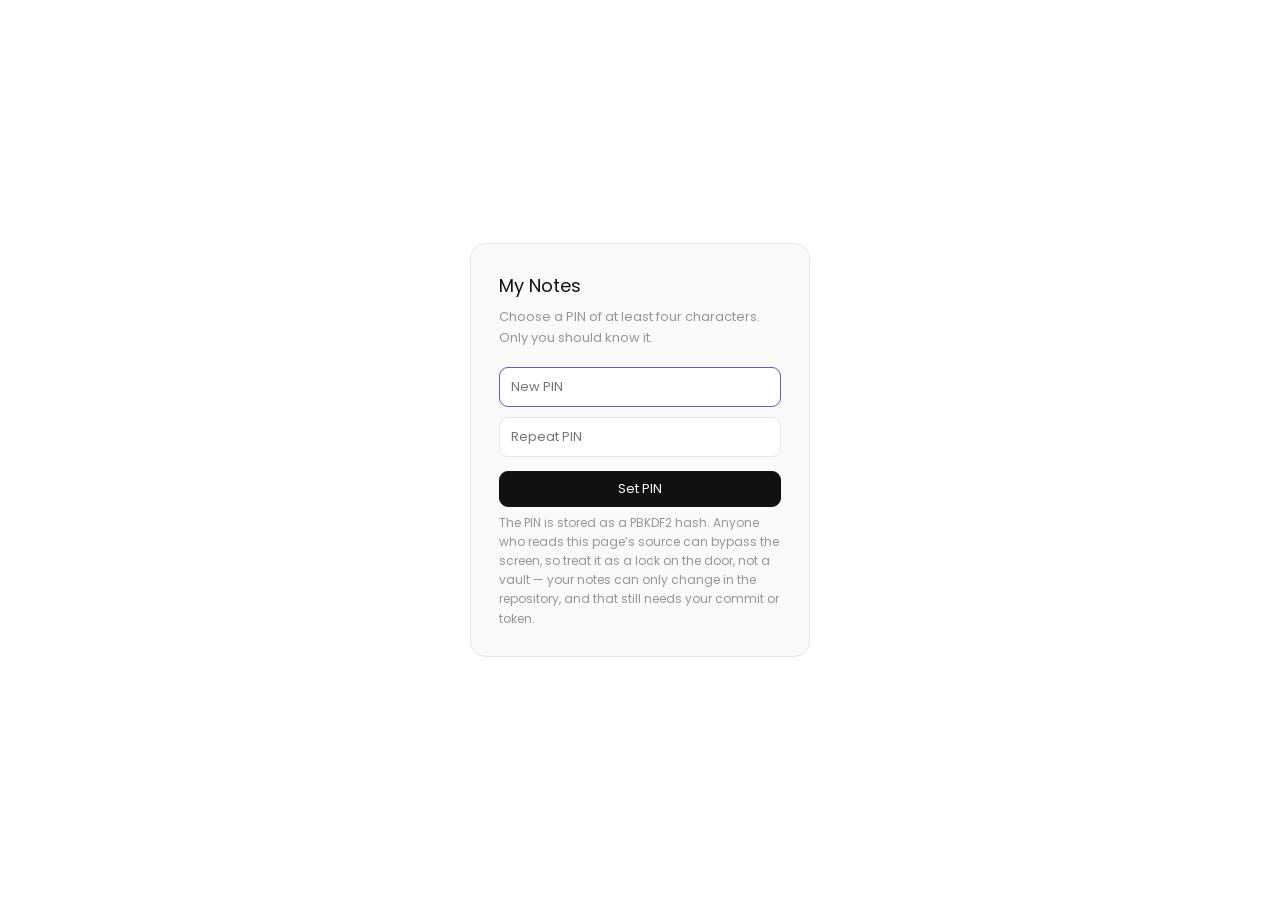
==== admin/index.html @ 9b36faaa "Commit" ====
<!doctype html>
<html lang="en">
  <head>
    <meta charset="UTF-8" />
    <meta name="viewport" content="width=device-width, initial-scale=1.0" />
    <meta name="robots" content="noindex, nofollow" />
    <title>peace — notes admin</title>
    <link rel="icon" href="../assets/favicon.svg" type="image/svg+xml" />
    <link rel="stylesheet" href="admin.css" />
  </head>
  <body class="is-locked">
    <div class="lock">
      <form class="lock-box">
        <h1>My Notes</h1>
        <p class="lock-msg">Enter your PIN to edit.</p>
        <input class="lock-input" type="password" inputmode="numeric" autocomplete="off" placeholder="PIN" aria-label="PIN" />
        <input class="lock-confirm" type="password" inputmode="numeric" autocomplete="off" placeholder="Repeat PIN" aria-label="Repeat PIN" hidden />
        <button class="primary block lock-submit" type="submit">Unlock</button>
        <p class="lock-error" hidden></p>
        <p class="hint lock-hint"></p>
      </form>
    </div>

    <header class="bar">
      <div class="bar-left">
        <strong>My Notes</strong>
        <span class="dirty-flag" hidden>unsaved draft</span>
      </div>
      <div class="bar-right">
        <button class="ghost" type="button" data-action="import">Import JSON</button>
        <button class="ghost" type="button" data-action="reload">Reload published</button>
        <a class="ghost" href="../index.html?preview=draft" target="_blank" rel="noreferrer">Preview draft</a>
        <button class="ghost" type="button" data-action="copy">Copy JSON</button>
        <button class="ghost" type="button" data-action="download">Download notes.json</button>
        <button class="primary" type="button" data-action="publish">Publish to GitHub</button>
        <button class="ghost" type="button" data-action="github">Token</button>
        <button class="ghost" type="button" data-action="pin">Change PIN</button>
        <button class="ghost" type="button" data-action="lock">Lock</button>
        <button class="ghost icon" type="button" data-action="theme" aria-label="Toggle theme">◐</button>
      </div>
    </header>

    <p class="hint bar-hint">
      Edits are stored in this browser only. <strong>Publish to GitHub</strong> commits them straight to the repo;
      without a token, download <code>notes.json</code> and commit it yourself.
    </p>

    <main class="layout">
      <aside class="sidebar">
        <div class="sidebar-head">
          <h2>Categories</h2>
          <button class="ghost small" type="button" data-action="add-category">+ Category</button>
        </div>
        <div class="category-list"></div>
        <button class="primary block" type="button" data-action="add-note">+ New note</button>
      </aside>

      <section class="editor">
        <div class="empty-state">Select a note on the left, or create a new one.</div>
        <form class="note-form" hidden autocomplete="off">
          <div class="field-row">
            <label class="field">
              <span>Title</span>
              <input type="text" name="title" placeholder="Project Hail Mary" />
            </label>
            <label class="field">
              <span>Category</span>
              <select name="categoryId"></select>
            </label>
          </div>

          <div class="field-row">
            <label class="field">
              <span>Type</span>
              <select name="type">
                <option value="movie">Movie</option>
                <option value="series">Series</option>
                <option value="game">Videogame</option>
                <option value="book">Book</option>
                <option value="manga">Manga</option>
                <option value="album">Album</option>
                <option value="thought">Thought</option>
                <option value="other">Other</option>
              </select>
            </label>
            <label class="field">
              <span>Author / director <em>(optional)</em></span>
              <input type="text" name="creator" placeholder="Phil Lord and Chris Miller" />
            </label>
          </div>

          <div class="field rating-field">
            <span>Rating</span>
            <div class="star-input" role="radiogroup" aria-label="Rating in stars"></div>
            <p class="hint rating-hint">Stars show on movies, books, manga, series, games and albums. Zero stars hides the row.</p>
          </div>

          <div class="field">
            <span>Photos</span>
            <div class="image-list"></div>
            <div class="image-actions">
              <input type="text" class="path-input" placeholder="assets/covers/my-cover.jpg" />
              <button class="ghost small" type="button" data-action="add-path">Add path</button>
              <button class="ghost small" type="button" data-action="add-file">Upload photo…</button>
              <input type="file" class="file-input" accept="image/*" multiple hidden />
            </div>
            <p class="hint">
              First photo is the cover. Uploads are resized and embedded in <code>notes.json</code> — use
              <em>Save as file</em> on one to drop it into <code>assets/covers/</code> and swap in the path instead.
            </p>
          </div>

          <label class="field">
            <span>Review</span>
            <textarea name="review" rows="14" placeholder="Blank line between paragraphs."></textarea>
          </label>

          <div class="form-footer">
            <button class="danger" type="button" data-action="delete-note">Delete note</button>
            <span class="saved-flag">Saved to draft automatically</span>
          </div>
        </form>
      </section>
    </main>

    <input type="file" class="json-input" accept="application/json,.json" hidden />

    <dialog class="sheet github-sheet">
      <form method="dialog">
        <h2>GitHub publishing</h2>
        <p class="hint">
          Use a fine-grained personal access token limited to this one repository, with
          <em>Contents: read and write</em>, and give it an expiry date. It is stored in this browser — never
          commit it, and clear it on a shared machine.
        </p>
        <label class="field">
          <span>Token</span>
          <input type="password" name="token" autocomplete="off" placeholder="github_pat_…" />
        </label>
        <div class="field-row">
          <label class="field">
            <span>Owner</span>
            <input type="text" name="owner" placeholder="thepeacemonk" />
          </label>
          <label class="field">
            <span>Repository</span>
            <input type="text" name="repo" placeholder="thepeacemonk.github.io" />
          </label>
        </div>
        <label class="field">
          <span>Branch</span>
          <input type="text" name="branch" placeholder="main" />
        </label>
        <label class="check">
          <input type="checkbox" name="remember" />
          Keep the token on this device (otherwise it is forgotten when the tab closes)
        </label>
        <div class="sheet-actions">
          <button class="danger" type="button" data-action="github-clear">Forget token</button>
          <button class="ghost" type="button" data-action="github-cancel">Cancel</button>
          <button class="primary" type="button" data-action="github-save">Save</button>
        </div>
      </form>
    </dialog>

    <div class="toast" hidden></div>
    <script src="pin.js"></script>
    <script src="admin.js"></script>
  </body>
</html>
---- admin/admin.css ----
@font-face {
  font-family: Poppins;
  src: url("../assets/fonts/poppins-400.woff2") format("woff2");
  font-display: swap;
}

:root {
  --page: #fff;
  --panel: #fafafa;
  --ink: #111;
  --muted: #969696;
  --line: #e6e6e6;
  --accent: #7652b8;
}

:root[data-theme="dark"] {
  --page: #171717;
  --panel: #1e1e1e;
  --ink: #f3f1ed;
  --muted: #9a9a9a;
  --line: #2e2e2e;
  --accent: #a48ce0;
}

* { box-sizing: border-box; }

body {
  background: var(--page);
  color: var(--ink);
  font-family: Poppins, Arial, sans-serif;
  font-size: 14px;
  line-height: 1.6;
  margin: 0;
}

code { background: color-mix(in srgb, var(--ink) 7%, transparent); border-radius: 4px; font-size: 12px; padding: 1px 5px; }
em { font-style: normal; color: var(--muted); }

.bar {
  align-items: center;
  background: var(--page);
  border-bottom: 1px solid var(--line);
  display: flex;
  flex-wrap: wrap;
  gap: 12px;
  justify-content: space-between;
  padding: 14px 22px;
  position: sticky;
  top: 0;
  z-index: 5;
}

.bar-left { align-items: center; display: flex; gap: 10px; }
.bar-left strong { font-weight: 400; font-size: 16px; }
.bar-right { display: flex; flex-wrap: wrap; gap: 8px; }

.dirty-flag {
  background: color-mix(in srgb, var(--accent) 16%, transparent);
  border-radius: 999px;
  color: var(--accent);
  font-size: 11px;
  padding: 2px 9px;
}

button, .ghost {
  appearance: none;
  border-radius: 9px;
  cursor: pointer;
  font-family: inherit;
  font-size: 13px;
  padding: 7px 12px;
  transition: background-color .18s ease, color .18s ease, border-color .18s ease;
}

.ghost {
  background: transparent;
  border: 1px solid var(--line);
  color: var(--ink);
  display: inline-block;
  text-decoration: none;
}

.ghost:hover { background: color-mix(in srgb, var(--ink) 6%, transparent); }
.ghost.small { font-size: 12px; padding: 4px 9px; }
.ghost.icon { padding: 6px 10px; }

.primary { background: var(--ink); border: 1px solid var(--ink); color: var(--page); }
.primary:hover { opacity: .85; }
.primary.block { margin-top: 16px; width: 100%; }

.danger { background: transparent; border: 1px solid color-mix(in srgb, #d74444 45%, var(--line)); color: #d74444; }
.danger:hover { background: color-mix(in srgb, #d74444 12%, transparent); }

.hint { color: var(--muted); font-size: 12px; margin: 6px 0 0; }
.bar-hint { margin: 12px 22px 0; }

.layout {
  display: grid;
  gap: 22px;
  grid-template-columns: 300px minmax(0, 1fr);
  margin: 0 auto;
  max-width: 1180px;
  padding: 18px 22px 80px;
}

.sidebar { align-self: start; position: sticky; top: 72px; }
.sidebar-head { align-items: center; display: flex; justify-content: space-between; margin-bottom: 10px; }
.sidebar-head h2 { font-size: 13px; font-weight: 400; color: var(--muted); margin: 0; text-transform: uppercase; letter-spacing: .08em; }

.category {
  background: var(--panel);
  border: 1px solid var(--line);
  border-radius: 12px;
  margin-bottom: 10px;
  padding: 10px 12px;
}

.category-head { align-items: center; display: flex; gap: 6px; }
.category-title {
  background: transparent;
  border: 0;
  border-radius: 6px;
  color: var(--ink);
  flex: 1;
  font-family: inherit;
  font-size: 13px;
  min-width: 0;
  padding: 3px 5px;
}

.category-title:focus { background: color-mix(in srgb, var(--ink) 7%, transparent); outline: none; }

.mini {
  background: transparent;
  border: 0;
  border-radius: 6px;
  color: var(--muted);
  cursor: pointer;
  font-family: inherit;
  font-size: 12px;
  line-height: 1;
  padding: 4px 5px;
}

.mini:hover { background: color-mix(in srgb, var(--ink) 8%, transparent); color: var(--ink); }
.mini:disabled { cursor: not-allowed; opacity: .3; }
.mini.remove:hover { color: #d74444; }

.category-notes { display: grid; gap: 3px; margin-top: 8px; }

.note-row { align-items: center; display: flex; gap: 4px; }

.note-select {
  background: transparent;
  border: 0;
  border-radius: 7px;
  color: var(--ink);
  cursor: pointer;
  flex: 1;
  font-family: inherit;
  font-size: 13px;
  min-width: 0;
  overflow: hidden;
  padding: 5px 8px;
  text-align: left;
  text-overflow: ellipsis;
  white-space: nowrap;
}

.note-select:hover { background: color-mix(in srgb, var(--ink) 6%, transparent); }
.note-select.is-active { background: color-mix(in srgb, var(--accent) 18%, transparent); color: var(--ink); }
.note-empty { color: var(--muted); font-size: 12px; margin: 6px 0 0; }

.editor {
  background: var(--panel);
  border: 1px solid var(--line);
  border-radius: 14px;
  min-height: 420px;
  padding: 22px;
}

.empty-state { color: var(--muted); padding: 40px 0; text-align: center; }

.field { display: block; margin-bottom: 18px; }
.field > span { color: var(--muted); display: block; font-size: 12px; margin-bottom: 5px; }
.field-row { display: grid; gap: 14px; grid-template-columns: 1fr 1fr; }

input[type="text"], input[type="password"], select, textarea {
  background: var(--page);
  border: 1px solid var(--line);
  border-radius: 9px;
  color: var(--ink);
  font-family: inherit;
  font-size: 13px;
  padding: 9px 11px;
  width: 100%;
}

textarea { line-height: 1.65; resize: vertical; }
input:focus, select:focus, textarea:focus { border-color: var(--accent); outline: none; }

.star-input { align-items: center; display: flex; gap: 4px; }

.star-button {
  background: transparent;
  border: 0;
  color: var(--muted);
  cursor: pointer;
  line-height: 0;
  padding: 3px;
}

.star-button svg { height: 22px; width: 22px; }
.star-button.is-on { color: var(--ink); }
.star-input:hover .star-button { color: var(--muted); }
.star-input:hover .star-button.is-hover { color: var(--ink); }
.star-clear { color: var(--muted); font-size: 12px; margin-left: 8px; }
.rating-hint { margin-top: 8px; }

.image-list { display: grid; gap: 8px; }

.image-row {
  align-items: center;
  background: var(--page);
  border: 1px solid var(--line);
  border-radius: 10px;
  display: flex;
  gap: 10px;
  padding: 8px 10px;
}

.image-row img { border-radius: 6px; height: 52px; object-fit: cover; width: 38px; }
.image-row .image-name { flex: 1; font-size: 12px; min-width: 0; overflow: hidden; text-overflow: ellipsis; white-space: nowrap; }
.image-row .cover-tag { background: color-mix(in srgb, var(--accent) 16%, transparent); border-radius: 999px; color: var(--accent); font-size: 10px; padding: 2px 8px; }
.image-actions { display: flex; flex-wrap: wrap; gap: 8px; margin-top: 10px; }
.image-actions .path-input { flex: 1; min-width: 200px; width: auto; }

.form-footer { align-items: center; border-top: 1px solid var(--line); display: flex; justify-content: space-between; margin-top: 22px; padding-top: 16px; }
.saved-flag { color: var(--muted); font-size: 12px; }

/* lock screen */

body.is-locked > .bar,
body.is-locked > .bar-hint,
body.is-locked > .layout { display: none; }
body:not(.is-locked) > .lock { display: none; }

.lock {
  align-items: center;
  display: flex;
  justify-content: center;
  min-height: 100vh;
  padding: 24px;
}

.lock-box {
  background: var(--panel);
  border: 1px solid var(--line);
  border-radius: 16px;
  max-width: 340px;
  padding: 28px;
  width: 100%;
}

.lock-box h1 { font-size: 18px; font-weight: 400; margin: 0 0 6px; }
.lock-msg { color: var(--muted); font-size: 13px; margin: 0 0 18px; }
.lock-box input { margin-bottom: 10px; }
.lock-box .primary.block { margin-top: 4px; }
.lock-error { color: #d74444; font-size: 12px; margin: 10px 0 0; }
.lock-hint { word-break: break-word; }

/* github publishing */

dialog.sheet {
  background: var(--panel);
  border: 1px solid var(--line);
  border-radius: 16px;
  color: var(--ink);
  max-height: calc(100vh - 40px);
  padding: 24px;
  width: min(430px, calc(100% - 32px));
}

dialog.sheet::backdrop { background: rgba(0, 0, 0, .45); }
dialog.sheet h2 { font-size: 16px; font-weight: 400; margin: 0 0 4px; }
dialog.sheet .sheet-actions { display: flex; gap: 8px; justify-content: flex-end; margin-top: 18px; }
.check { align-items: center; color: var(--muted); display: flex; font-size: 12px; gap: 7px; margin-bottom: 4px; }
.check input { width: auto; }

.toast {
  background: var(--ink);
  border-radius: 999px;
  bottom: 24px;
  color: var(--page);
  font-size: 13px;
  left: 50%;
  padding: 10px 18px;
  position: fixed;
  transform: translateX(-50%);
  z-index: 10;
}

@media (max-width: 820px) {
  .layout { grid-template-columns: 1fr; }
  .sidebar { position: static; }
  .field-row { grid-template-columns: 1fr; }
}
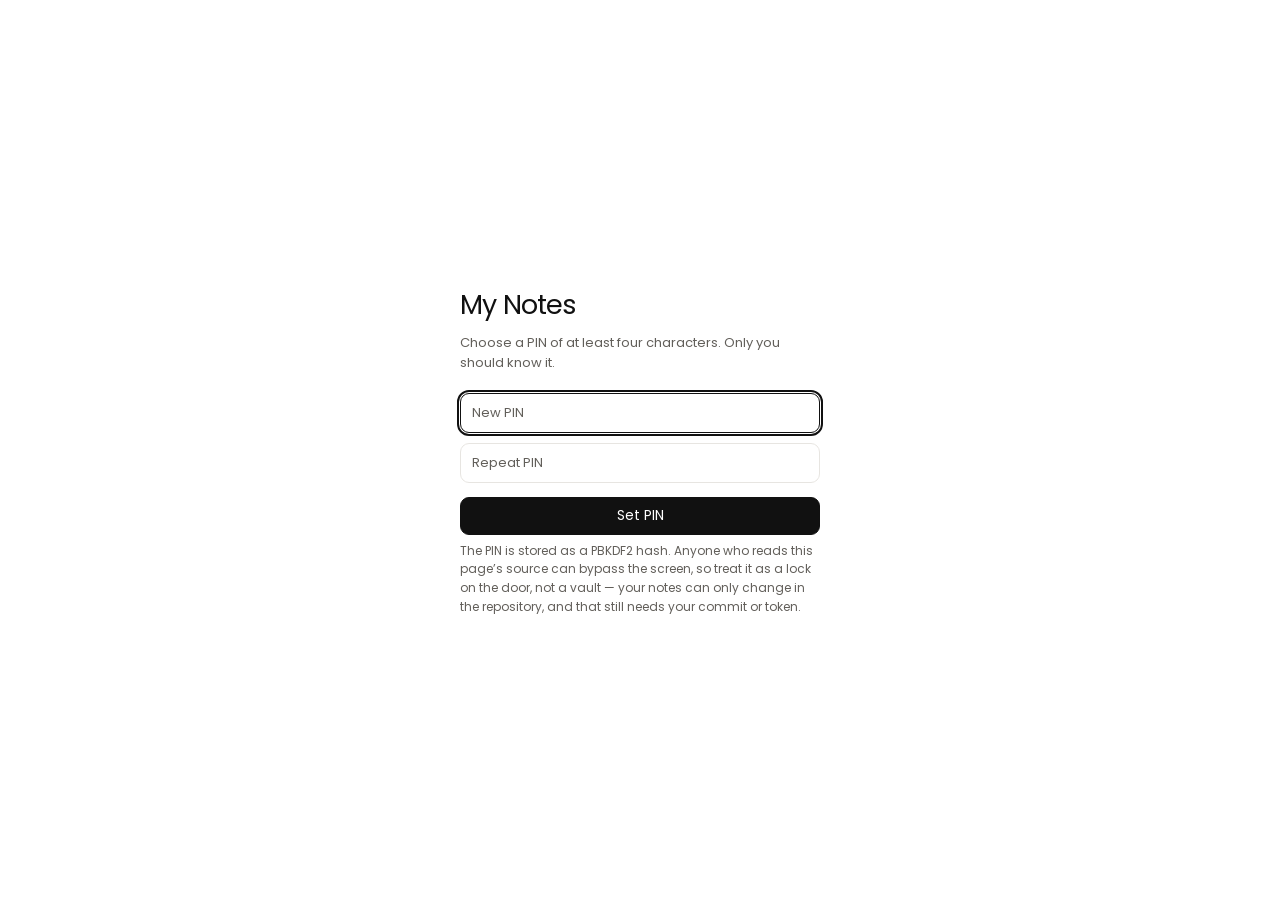
==== commit 9b3a4360: "Commit" ====
--- a/admin/index.html
+++ b/admin/index.html
@@ -23,41 +23,51 @@
 
     <header class="bar">
       <div class="bar-left">
-        <strong>My Notes</strong>
-        <span class="dirty-flag" hidden>unsaved draft</span>
+        <a class="brand" href="../index.html" aria-label="Back to peace">peace<span class="brand-mark">/</span></a>
+        <span class="bar-divider" aria-hidden="true"></span>
+        <strong>My notes</strong>
+        <span class="dirty-flag" hidden>Draft saved on this device</span>
       </div>
       <div class="bar-right">
-        <button class="ghost" type="button" data-action="import">Import JSON</button>
-        <button class="ghost" type="button" data-action="reload">Reload published</button>
-        <a class="ghost" href="../index.html?preview=draft" target="_blank" rel="noreferrer">Preview draft</a>
-        <button class="ghost" type="button" data-action="copy">Copy JSON</button>
-        <button class="ghost" type="button" data-action="download">Download notes.json</button>
-        <button class="primary" type="button" data-action="publish">Publish to GitHub</button>
-        <button class="ghost" type="button" data-action="github">Token</button>
-        <button class="ghost" type="button" data-action="pin">Change PIN</button>
-        <button class="ghost" type="button" data-action="lock">Lock</button>
-        <button class="ghost icon" type="button" data-action="theme" aria-label="Toggle theme">◐</button>
+        <a class="ghost preview-link" href="../index.html?preview=draft" target="_blank" rel="noreferrer">Preview draft <svg viewBox="0 0 16 16" fill="none" stroke="currentColor" stroke-width="1.5" stroke-linecap="round" stroke-linejoin="round" aria-hidden="true"><path d="M6 3h7v7m0-7-9 9" /></svg></a>
+        <button class="primary publish-button" type="button" data-action="publish">Publish changes</button>
+        <details class="more-menu">
+          <summary class="ghost" aria-label="More options">More <svg viewBox="0 0 16 16" fill="none" stroke="currentColor" stroke-width="1.5" stroke-linecap="round" stroke-linejoin="round" aria-hidden="true"><path d="m4 6 4 4 4-4" /></svg></summary>
+          <div class="more-panel">
+            <button type="button" data-action="import">Import JSON</button>
+            <button type="button" data-action="reload">Reload published notes</button>
+            <button type="button" data-action="copy">Copy JSON</button>
+            <button type="button" data-action="download">Download notes.json</button>
+            <span class="menu-divider" aria-hidden="true"></span>
+            <button type="button" data-action="github">GitHub token</button>
+            <button type="button" data-action="pin">Change PIN</button>
+            <button type="button" data-action="theme">Switch theme</button>
+            <button type="button" data-action="lock">Lock admin</button>
+          </div>
+        </details>
       </div>
     </header>
-
-    <p class="hint bar-hint">
-      Edits are stored in this browser only. <strong>Publish to GitHub</strong> commits them straight to the repo;
-      without a token, download <code>notes.json</code> and commit it yourself.
-    </p>
 
     <main class="layout">
       <aside class="sidebar">
         <div class="sidebar-head">
-          <h2>Categories</h2>
-          <button class="ghost small" type="button" data-action="add-category">+ Category</button>
+          <div><h1>My notes</h1><p class="sidebar-subtitle">Write, organize, publish.</p></div>
+          <button class="primary new-note" type="button" data-action="add-note">New note</button>
         </div>
+        <label class="search-wrap"><span class="sr-only">Search notes</span><input class="note-search" type="search" placeholder="Search notes" /></label>
+        <div class="list-tabs" role="group" aria-label="Note visibility">
+          <button class="list-tab is-active" type="button" data-view="active" aria-pressed="true">Visible <span class="active-count"></span></button>
+          <button class="list-tab" type="button" data-view="archived" aria-pressed="false">Archived <span class="archived-count"></span></button>
+        </div>
+        <div class="category-heading"><h2>Categories</h2><button class="text-button" type="button" data-action="add-category">+ Add</button></div>
         <div class="category-list"></div>
-        <button class="primary block" type="button" data-action="add-note">+ New note</button>
+        <p class="sidebar-help">Changes save here automatically. Publish when you’re ready to update the site.</p>
       </aside>
 
       <section class="editor">
-        <div class="empty-state">Select a note on the left, or create a new one.</div>
+        <div class="empty-state"><h2>Choose a note to edit</h2><p>Or create a new one to start writing.</p></div>
         <form class="note-form" hidden autocomplete="off">
+          <div class="editor-heading"><div><p class="editor-location">My notes / <span class="editor-category"></span></p><h2 class="editor-title">Edit note</h2></div><div class="editor-heading-actions"><span class="save-status">Saved locally</span><button class="ghost archive-button" type="button" data-action="archive-note">Archive note</button></div></div>
           <div class="field-row">
             <label class="field">
               <span>Title</span>
@@ -117,7 +127,6 @@
 
           <div class="form-footer">
             <button class="danger" type="button" data-action="delete-note">Delete note</button>
-            <span class="saved-flag">Saved to draft automatically</span>
           </div>
         </form>
       </section>
@@ -133,6 +142,7 @@
           <em>Contents: read and write</em>, and give it an expiry date. It is stored in this browser — never
           commit it, and clear it on a shared machine.
         </p>
+        <p class="hint">Without a token, use <strong>More → Download notes.json</strong> and commit that file yourself.</p>
         <label class="field">
           <span>Token</span>
           <input type="password" name="token" autocomplete="off" placeholder="github_pat_…" />
--- a/admin/admin.css
+++ b/admin/admin.css
@@ -6,302 +6,303 @@
 
 :root {
   --page: #fff;
-  --panel: #fafafa;
+  --sidebar: #faf9f7;
+  --surface: #f5f4f2;
   --ink: #111;
-  --muted: #969696;
-  --line: #e6e6e6;
-  --accent: #7652b8;
+  --muted: #625f5a;
+  --line: #e7e5e1;
+  --danger: #a62b2b;
 }
 
 :root[data-theme="dark"] {
   --page: #171717;
-  --panel: #1e1e1e;
+  --sidebar: #1c1c1b;
+  --surface: #272726;
   --ink: #f3f1ed;
-  --muted: #9a9a9a;
-  --line: #2e2e2e;
-  --accent: #a48ce0;
+  --muted: #b9b5af;
+  --line: #393836;
+  --danger: #ff9b91;
 }
 
 * { box-sizing: border-box; }
-
+[hidden] { display: none !important; }
+html { background: var(--page); }
 body {
-  background: var(--page);
-  color: var(--ink);
-  font-family: Poppins, Arial, sans-serif;
-  font-size: 14px;
-  line-height: 1.6;
   margin: 0;
-}
-
-code { background: color-mix(in srgb, var(--ink) 7%, transparent); border-radius: 4px; font-size: 12px; padding: 1px 5px; }
-em { font-style: normal; color: var(--muted); }
+  background: var(--page);
+  color: var(--ink);
+  font: 14px/1.55 Poppins, Arial, sans-serif;
+}
+::selection { background: var(--ink); color: var(--page); }
+button, input, select, textarea, summary { font: inherit; }
+button, summary { cursor: pointer; }
+button:disabled { cursor: default; opacity: .35; }
+:focus-visible { outline: 2px solid var(--ink); outline-offset: 3px; }
+input:focus-visible, select:focus-visible, textarea:focus-visible { outline-offset: 1px; }
+.sr-only { position: absolute; width: 1px; height: 1px; overflow: hidden; clip: rect(0, 0, 0, 0); white-space: nowrap; }
+code { background: var(--surface); border-radius: 4px; padding: 1px 5px; }
+em { color: var(--muted); font-style: normal; }
+.hint { color: var(--muted); font-size: 12px; margin: 7px 0 0; }
 
 .bar {
   align-items: center;
   background: var(--page);
   border-bottom: 1px solid var(--line);
   display: flex;
-  flex-wrap: wrap;
-  gap: 12px;
+  gap: 18px;
   justify-content: space-between;
-  padding: 14px 22px;
+  min-height: 70px;
+  padding: 12px clamp(20px, 3vw, 44px);
   position: sticky;
   top: 0;
   z-index: 5;
 }
-
-.bar-left { align-items: center; display: flex; gap: 10px; }
-.bar-left strong { font-weight: 400; font-size: 16px; }
-.bar-right { display: flex; flex-wrap: wrap; gap: 8px; }
-
-.dirty-flag {
-  background: color-mix(in srgb, var(--accent) 16%, transparent);
-  border-radius: 999px;
-  color: var(--accent);
-  font-size: 11px;
-  padding: 2px 9px;
-}
-
-button, .ghost {
-  appearance: none;
+.bar-left, .bar-right { align-items: center; display: flex; gap: 12px; }
+.bar-left { min-width: 0; }
+.bar-left strong { font-size: 14px; font-weight: 400; white-space: nowrap; }
+.brand { color: var(--ink); font-size: 20px; letter-spacing: -.04em; text-decoration: none; }
+.brand-mark { color: var(--muted); margin-left: 2px; }
+.bar-divider { background: var(--line); height: 20px; width: 1px; }
+.dirty-flag { color: var(--muted); font-size: 12px; margin-left: 8px; white-space: nowrap; }
+.dirty-flag::before { background: var(--ink); border-radius: 50%; content: ""; display: inline-block; height: 6px; margin-right: 7px; vertical-align: 2px; width: 6px; }
+
+.ghost, .primary, .danger, .text-button {
+  align-items: center;
+  border: 1px solid transparent;
   border-radius: 9px;
-  cursor: pointer;
-  font-family: inherit;
-  font-size: 13px;
+  display: inline-flex;
+  gap: 7px;
+  justify-content: center;
+  min-height: 36px;
   padding: 7px 12px;
+  text-decoration: none;
   transition: background-color .18s ease, color .18s ease, border-color .18s ease;
 }
-
-.ghost {
-  background: transparent;
+.ghost { background: transparent; border-color: var(--line); color: var(--ink); }
+.ghost:hover { background: var(--surface); }
+.bar-right svg { height: 14px; width: 14px; }
+.ghost.small { min-height: 30px; padding: 3px 9px; }
+.primary { background: var(--ink); border-color: var(--ink); color: var(--page); }
+.primary:hover { opacity: .82; }
+.primary.block { width: 100%; }
+.danger { background: transparent; color: var(--danger); }
+.danger:hover { background: color-mix(in srgb, var(--danger) 10%, transparent); }
+.text-button { background: transparent; color: var(--muted); min-height: 28px; padding: 2px 4px; }
+.text-button:hover { color: var(--ink); }
+
+.more-menu { position: relative; }
+.more-menu summary { list-style: none; user-select: none; }
+.more-menu summary::-webkit-details-marker { display: none; }
+.more-menu[open] summary { background: var(--surface); }
+.more-panel {
+  background: var(--page);
+  border-radius: 12px;
+  box-shadow: 0 12px 32px rgb(0 0 0 / .12);
+  display: grid;
+  min-width: 224px;
+  padding: 6px;
+  position: absolute;
+  right: 0;
+  top: calc(100% + 8px);
+  z-index: 8;
+}
+.more-panel button {
+  background: transparent;
+  border: 0;
+  border-radius: 7px;
+  color: var(--ink);
+  min-height: 36px;
+  padding: 7px 10px;
+  text-align: left;
+}
+.more-panel button:hover { background: var(--surface); }
+.menu-divider { border-top: 1px solid var(--line); margin: 5px 4px; }
+
+.layout { display: grid; grid-template-columns: minmax(285px, 340px) minmax(0, 1fr); min-height: calc(100vh - 70px); }
+.sidebar {
+  background: var(--sidebar);
+  border-right: 1px solid var(--line);
+  min-width: 0;
+  padding: 34px 24px 50px clamp(20px, 3vw, 44px);
+}
+.sidebar-head { align-items: start; display: flex; gap: 12px; justify-content: space-between; }
+.sidebar h1 { font-size: 25px; font-weight: 400; letter-spacing: -.025em; line-height: 1.2; margin: 0; }
+.sidebar-subtitle { color: var(--muted); font-size: 12px; margin: 6px 0 0; }
+.new-note { flex-shrink: 0; }
+.search-wrap { display: block; margin: 25px 0 18px; }
+.note-search {
+  background: var(--page);
   border: 1px solid var(--line);
-  color: var(--ink);
-  display: inline-block;
-  text-decoration: none;
-}
-
-.ghost:hover { background: color-mix(in srgb, var(--ink) 6%, transparent); }
-.ghost.small { font-size: 12px; padding: 4px 9px; }
-.ghost.icon { padding: 6px 10px; }
-
-.primary { background: var(--ink); border: 1px solid var(--ink); color: var(--page); }
-.primary:hover { opacity: .85; }
-.primary.block { margin-top: 16px; width: 100%; }
-
-.danger { background: transparent; border: 1px solid color-mix(in srgb, #d74444 45%, var(--line)); color: #d74444; }
-.danger:hover { background: color-mix(in srgb, #d74444 12%, transparent); }
-
-.hint { color: var(--muted); font-size: 12px; margin: 6px 0 0; }
-.bar-hint { margin: 12px 22px 0; }
-
-.layout {
-  display: grid;
-  gap: 22px;
-  grid-template-columns: 300px minmax(0, 1fr);
-  margin: 0 auto;
-  max-width: 1180px;
-  padding: 18px 22px 80px;
-}
-
-.sidebar { align-self: start; position: sticky; top: 72px; }
-.sidebar-head { align-items: center; display: flex; justify-content: space-between; margin-bottom: 10px; }
-.sidebar-head h2 { font-size: 13px; font-weight: 400; color: var(--muted); margin: 0; text-transform: uppercase; letter-spacing: .08em; }
-
-.category {
-  background: var(--panel);
-  border: 1px solid var(--line);
-  border-radius: 12px;
-  margin-bottom: 10px;
-  padding: 10px 12px;
-}
-
-.category-head { align-items: center; display: flex; gap: 6px; }
+  border-radius: 9px;
+  color: var(--ink);
+  min-height: 40px;
+  padding: 8px 12px;
+  width: 100%;
+}
+.note-search::placeholder { color: var(--muted); }
+.list-tabs { border-bottom: 1px solid var(--line); display: flex; gap: 18px; }
+.list-tab {
+  background: transparent;
+  border: 0;
+  border-bottom: 2px solid transparent;
+  color: var(--muted);
+  margin-bottom: -1px;
+  padding: 0 0 10px;
+  white-space: nowrap;
+}
+.list-tab.is-active { border-bottom-color: var(--ink); color: var(--ink); }
+.list-tab span { color: var(--muted); font-size: 11px; margin-left: 3px; }
+.category-heading { align-items: center; display: flex; justify-content: space-between; margin: 23px 0 11px; }
+.category-heading h2 { color: var(--muted); font-size: 11px; font-weight: 400; letter-spacing: .06em; margin: 0; text-transform: uppercase; }
+.category { border-bottom: 1px solid var(--line); padding: 9px 0 14px; }
+.category-head { align-items: center; display: flex; gap: 2px; }
 .category-title {
-  background: transparent;
-  border: 0;
-  border-radius: 6px;
-  color: var(--ink);
-  flex: 1;
-  font-family: inherit;
-  font-size: 13px;
-  min-width: 0;
-  padding: 3px 5px;
-}
-
-.category-title:focus { background: color-mix(in srgb, var(--ink) 7%, transparent); outline: none; }
-
-.mini {
   background: transparent;
   border: 0;
   border-radius: 6px;
   color: var(--muted);
-  cursor: pointer;
-  font-family: inherit;
+  flex: 1;
   font-size: 12px;
-  line-height: 1;
+  min-width: 0;
   padding: 4px 5px;
 }
-
-.mini:hover { background: color-mix(in srgb, var(--ink) 8%, transparent); color: var(--ink); }
-.mini:disabled { cursor: not-allowed; opacity: .3; }
-.mini.remove:hover { color: #d74444; }
-
-.category-notes { display: grid; gap: 3px; margin-top: 8px; }
-
-.note-row { align-items: center; display: flex; gap: 4px; }
-
+.category-title:focus { background: var(--surface); }
+.category-head input.category-title {
+  background: transparent;
+  border: 0;
+  min-height: 0;
+  padding: 4px 5px;
+}
+.category-head input.category-title:focus { background: var(--surface); }
+.category-head span.category-title { display: block; }
+.mini {
+  background: transparent;
+  border: 0;
+  border-radius: 6px;
+  color: var(--muted);
+  flex-shrink: 0;
+  font-size: 12px;
+  min-height: 27px;
+  min-width: 26px;
+  padding: 2px 5px;
+}
+.mini:hover:not(:disabled) { background: var(--surface); color: var(--ink); }
+.mini svg { display: block; height: 15px; margin: auto; width: 15px; }
+.mini.remove:hover { color: var(--danger); }
+.category-notes { display: grid; gap: 2px; margin-top: 4px; }
+.note-row { align-items: center; display: flex; min-width: 0; }
 .note-select {
   background: transparent;
   border: 0;
   border-radius: 7px;
   color: var(--ink);
-  cursor: pointer;
   flex: 1;
-  font-family: inherit;
-  font-size: 13px;
+  min-height: 34px;
   min-width: 0;
   overflow: hidden;
-  padding: 5px 8px;
+  padding: 6px 9px;
   text-align: left;
   text-overflow: ellipsis;
   white-space: nowrap;
 }
-
-.note-select:hover { background: color-mix(in srgb, var(--ink) 6%, transparent); }
-.note-select.is-active { background: color-mix(in srgb, var(--accent) 18%, transparent); color: var(--ink); }
-.note-empty { color: var(--muted); font-size: 12px; margin: 6px 0 0; }
-
-.editor {
-  background: var(--panel);
-  border: 1px solid var(--line);
-  border-radius: 14px;
-  min-height: 420px;
-  padding: 22px;
-}
-
-.empty-state { color: var(--muted); padding: 40px 0; text-align: center; }
-
-.field { display: block; margin-bottom: 18px; }
-.field > span { color: var(--muted); display: block; font-size: 12px; margin-bottom: 5px; }
-.field-row { display: grid; gap: 14px; grid-template-columns: 1fr 1fr; }
-
+.note-select:hover { background: var(--surface); }
+.note-select.is-active { background: color-mix(in srgb, var(--ink) 10%, var(--sidebar)); }
+.note-empty, .list-empty { color: var(--muted); font-size: 12px; margin: 5px 8px; }
+.list-empty { margin: 25px 3px; }
+.sidebar-help { color: var(--muted); font-size: 11px; line-height: 1.6; margin: 30px 0 0; max-width: 30ch; }
+
+.editor { min-width: 0; padding: 38px clamp(24px, 5vw, 76px) 90px; }
+.note-form { margin: 0 auto; max-width: 760px; }
+.empty-state { margin: min(20vh, 170px) auto 0; max-width: 340px; text-align: center; }
+.empty-state h2 { font-size: 20px; font-weight: 400; letter-spacing: -.02em; margin: 0; }
+.empty-state p { color: var(--muted); font-size: 13px; margin: 7px 0; }
+.editor-heading { align-items: end; border-bottom: 1px solid var(--line); display: flex; gap: 20px; justify-content: space-between; margin-bottom: 28px; padding-bottom: 22px; }
+.editor-heading-actions { align-items: center; display: flex; flex-shrink: 0; gap: 12px; }
+.editor-location { color: var(--muted); font-size: 12px; margin: 0 0 6px; }
+.editor-title { font-size: 25px; font-weight: 400; letter-spacing: -.025em; line-height: 1.25; margin: 0; overflow-wrap: anywhere; }
+.save-status { color: var(--muted); font-size: 11px; white-space: nowrap; }
+.field { display: block; margin-bottom: 22px; }
+.field > span { color: var(--ink); display: block; font-size: 12px; margin-bottom: 7px; }
+.field-row { display: grid; gap: 18px; grid-template-columns: 1fr 1fr; }
 input[type="text"], input[type="password"], select, textarea {
   background: var(--page);
   border: 1px solid var(--line);
   border-radius: 9px;
   color: var(--ink);
-  font-family: inherit;
   font-size: 13px;
+  min-height: 39px;
   padding: 9px 11px;
   width: 100%;
 }
-
-textarea { line-height: 1.65; resize: vertical; }
-input:focus, select:focus, textarea:focus { border-color: var(--accent); outline: none; }
-
+input::placeholder, textarea::placeholder { color: var(--muted); opacity: 1; }
+select {
+  appearance: none;
+  background-image: url("data:image/svg+xml,%3Csvg xmlns='http://www.w3.org/2000/svg' width='16' height='16' viewBox='0 0 16 16' fill='none' stroke='%23111' stroke-linecap='round' stroke-linejoin='round' stroke-width='1.5'%3E%3Cpath d='m3.5 6 4.5 4 4.5-4'/%3E%3C/svg%3E");
+  background-position: right 18px center;
+  background-repeat: no-repeat;
+  background-size: 16px;
+  padding-right: 48px;
+}
+:root[data-theme="dark"] select {
+  background-image: url("data:image/svg+xml,%3Csvg xmlns='http://www.w3.org/2000/svg' width='16' height='16' viewBox='0 0 16 16' fill='none' stroke='%23f3f1ed' stroke-linecap='round' stroke-linejoin='round' stroke-width='1.5'%3E%3Cpath d='m3.5 6 4.5 4 4.5-4'/%3E%3C/svg%3E");
+}
+textarea { line-height: 1.7; min-height: 300px; resize: vertical; }
+input:focus, select:focus, textarea:focus { border-color: var(--ink); }
 .star-input { align-items: center; display: flex; gap: 4px; }
-
-.star-button {
-  background: transparent;
-  border: 0;
-  color: var(--muted);
-  cursor: pointer;
-  line-height: 0;
-  padding: 3px;
-}
-
+.star-button { background: transparent; border: 0; color: var(--muted); line-height: 0; padding: 4px; }
 .star-button svg { height: 22px; width: 22px; }
-.star-button.is-on { color: var(--ink); }
-.star-input:hover .star-button { color: var(--muted); }
-.star-input:hover .star-button.is-hover { color: var(--ink); }
-.star-clear { color: var(--muted); font-size: 12px; margin-left: 8px; }
-.rating-hint { margin-top: 8px; }
-
+.star-button.is-on, .star-input:hover .star-button.is-hover { color: var(--ink); }
+.star-input:hover .star-button:not(.is-hover) { color: var(--muted); }
+.star-clear { margin-left: 8px; }
+.rating-hint { margin-top: 7px; }
 .image-list { display: grid; gap: 8px; }
-
-.image-row {
-  align-items: center;
-  background: var(--page);
-  border: 1px solid var(--line);
-  border-radius: 10px;
-  display: flex;
-  gap: 10px;
-  padding: 8px 10px;
-}
-
-.image-row img { border-radius: 6px; height: 52px; object-fit: cover; width: 38px; }
-.image-row .image-name { flex: 1; font-size: 12px; min-width: 0; overflow: hidden; text-overflow: ellipsis; white-space: nowrap; }
-.image-row .cover-tag { background: color-mix(in srgb, var(--accent) 16%, transparent); border-radius: 999px; color: var(--accent); font-size: 10px; padding: 2px 8px; }
+.image-row { align-items: center; background: var(--sidebar); border: 1px solid var(--line); border-radius: 9px; display: flex; gap: 10px; min-width: 0; padding: 7px 9px; }
+.image-row img { border-radius: 5px; height: 52px; object-fit: cover; width: 38px; }
+.image-name { flex: 1; font-size: 12px; min-width: 0; overflow: hidden; text-overflow: ellipsis; white-space: nowrap; }
+.cover-tag { background: var(--surface); border-radius: 99px; color: var(--muted); font-size: 10px; padding: 2px 7px; }
 .image-actions { display: flex; flex-wrap: wrap; gap: 8px; margin-top: 10px; }
-.image-actions .path-input { flex: 1; min-width: 200px; width: auto; }
-
-.form-footer { align-items: center; border-top: 1px solid var(--line); display: flex; justify-content: space-between; margin-top: 22px; padding-top: 16px; }
-.saved-flag { color: var(--muted); font-size: 12px; }
-
-/* lock screen */
-
-body.is-locked > .bar,
-body.is-locked > .bar-hint,
-body.is-locked > .layout { display: none; }
+.image-actions .path-input { flex: 1; min-width: 190px; width: auto; }
+.form-footer { border-top: 1px solid var(--line); display: flex; gap: 10px; margin-top: 30px; padding-top: 18px; }
+.form-footer .danger { margin-left: auto; }
+
+body.is-locked > .bar, body.is-locked > .layout { display: none; }
 body:not(.is-locked) > .lock { display: none; }
-
-.lock {
-  align-items: center;
-  display: flex;
-  justify-content: center;
-  min-height: 100vh;
-  padding: 24px;
-}
-
-.lock-box {
-  background: var(--panel);
-  border: 1px solid var(--line);
-  border-radius: 16px;
-  max-width: 340px;
-  padding: 28px;
-  width: 100%;
-}
-
-.lock-box h1 { font-size: 18px; font-weight: 400; margin: 0 0 6px; }
-.lock-msg { color: var(--muted); font-size: 13px; margin: 0 0 18px; }
+.lock { align-items: center; display: flex; justify-content: center; min-height: 100vh; padding: 24px; }
+.lock-box { max-width: 360px; width: 100%; }
+.lock-box h1 { font-size: 27px; font-weight: 400; letter-spacing: -.03em; margin: 0 0 7px; }
+.lock-msg { color: var(--muted); font-size: 13px; margin: 0 0 20px; }
 .lock-box input { margin-bottom: 10px; }
 .lock-box .primary.block { margin-top: 4px; }
-.lock-error { color: #d74444; font-size: 12px; margin: 10px 0 0; }
-.lock-hint { word-break: break-word; }
-
-/* github publishing */
-
-dialog.sheet {
-  background: var(--panel);
-  border: 1px solid var(--line);
-  border-radius: 16px;
-  color: var(--ink);
-  max-height: calc(100vh - 40px);
-  padding: 24px;
-  width: min(430px, calc(100% - 32px));
-}
-
-dialog.sheet::backdrop { background: rgba(0, 0, 0, .45); }
-dialog.sheet h2 { font-size: 16px; font-weight: 400; margin: 0 0 4px; }
-dialog.sheet .sheet-actions { display: flex; gap: 8px; justify-content: flex-end; margin-top: 18px; }
-.check { align-items: center; color: var(--muted); display: flex; font-size: 12px; gap: 7px; margin-bottom: 4px; }
-.check input { width: auto; }
-
-.toast {
-  background: var(--ink);
-  border-radius: 999px;
-  bottom: 24px;
-  color: var(--page);
-  font-size: 13px;
-  left: 50%;
-  padding: 10px 18px;
-  position: fixed;
-  transform: translateX(-50%);
-  z-index: 10;
-}
-
-@media (max-width: 820px) {
+.lock-error { color: var(--danger); font-size: 12px; margin: 10px 0 0; }
+.lock-hint { overflow-wrap: anywhere; }
+
+dialog.sheet { background: var(--page); border: 1px solid var(--line); border-radius: 14px; color: var(--ink); max-height: calc(100vh - 40px); padding: 26px; width: min(440px, calc(100% - 32px)); }
+dialog.sheet::backdrop { background: rgb(0 0 0 / .55); }
+dialog.sheet h2 { font-size: 20px; font-weight: 400; letter-spacing: -.02em; margin: 0 0 5px; }
+.sheet-actions { display: flex; flex-wrap: wrap; gap: 8px; justify-content: flex-end; margin-top: 20px; }
+.sheet-actions .danger { margin-right: auto; }
+.check { align-items: start; color: var(--muted); display: flex; font-size: 12px; gap: 8px; }
+.check input { accent-color: var(--ink); margin-top: 4px; width: auto; }
+.toast { background: var(--ink); border-radius: 9px; bottom: 22px; box-shadow: 0 8px 22px rgb(0 0 0 / .16); color: var(--page); font-size: 12px; left: 50%; max-width: min(460px, calc(100% - 32px)); padding: 11px 15px; position: fixed; text-align: center; transform: translateX(-50%); z-index: 10; }
+
+@media (max-width: 850px) {
   .layout { grid-template-columns: 1fr; }
-  .sidebar { position: static; }
-  .field-row { grid-template-columns: 1fr; }
-}
+  .sidebar { border-bottom: 1px solid var(--line); border-right: 0; padding: 24px; }
+  .editor { padding: 30px 24px 70px; }
+  .category-list { max-height: 245px; overflow: auto; }
+  .sidebar-help { margin-top: 17px; max-width: none; }
+}
+@media (max-width: 600px) {
+  .bar { gap: 8px; padding: 10px 16px; }
+  .bar-left strong, .bar-divider, .dirty-flag, .preview-link { display: none; }
+  .bar-right { gap: 7px; }
+  .publish-button { min-width: 0; }
+  .field-row { grid-template-columns: 1fr; gap: 0; }
+  .editor-heading { align-items: start; flex-wrap: wrap; }
+  .save-status { display: none; }
+  .image-row { flex-wrap: wrap; }
+  .image-name { flex-basis: calc(100% - 55px); }
+}
+@media (prefers-reduced-motion: reduce) {
+  .ghost, .primary, .danger, .text-button { transition: none; }
+}
